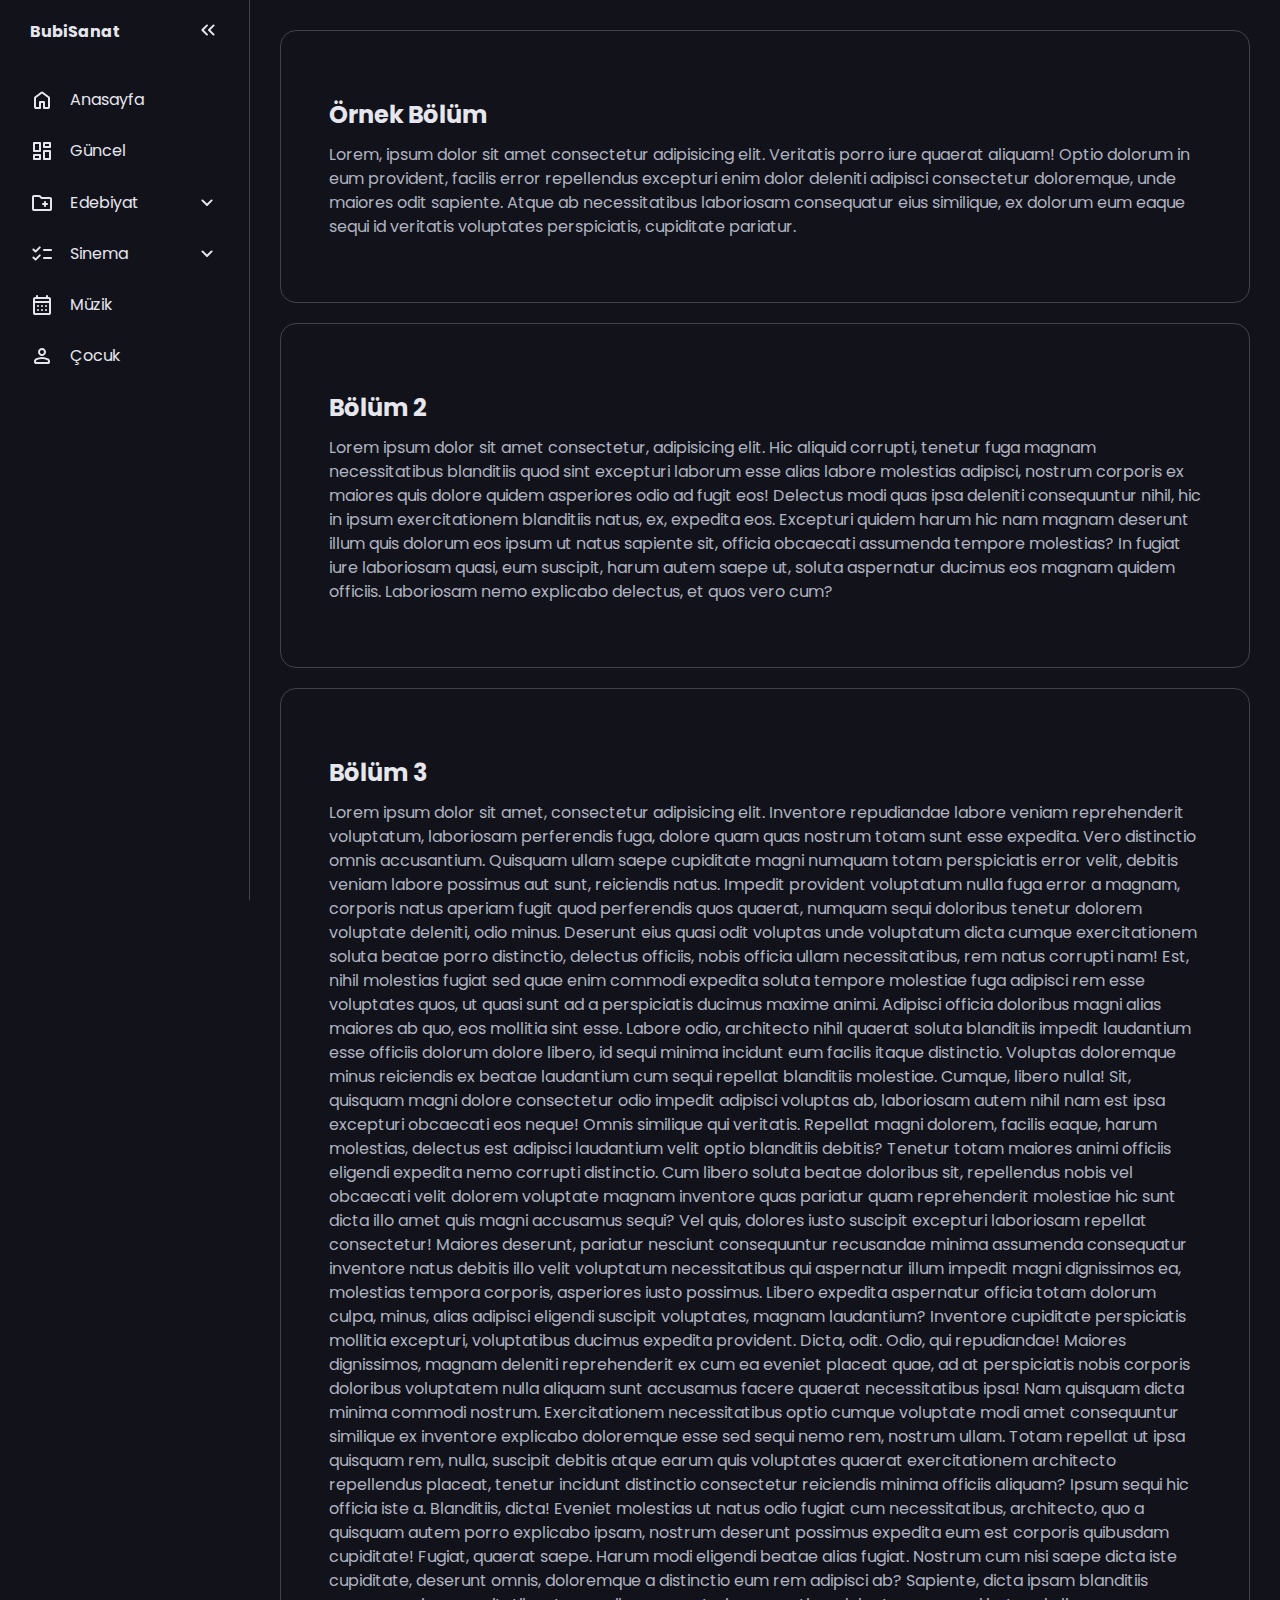
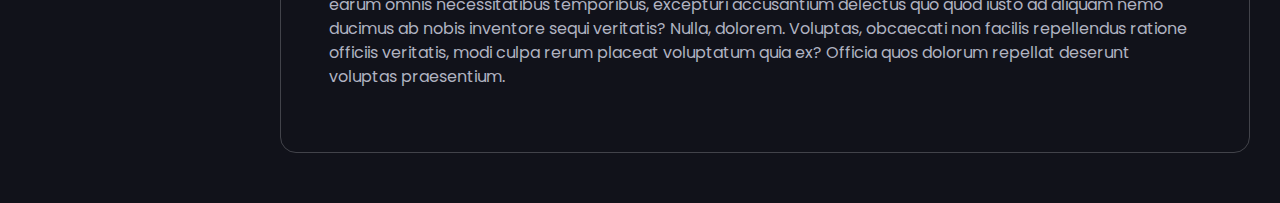
==== index.html @ 9d575a5c "Add files via upload" ====
<!DOCTYPE html>
<html lang="en">
<head>
  <meta charset="UTF-8">
  <meta name="viewport" content="width=device-width, initial-scale=1.0">
  <title>Home</title>
  <link rel="stylesheet" href="style.css">
  <script type="text/javascript" src="app.js" defer></script>
  
</head>
<body>
  <nav id="sidebar">
    <ul>
      <li>
        <span class="logo">BubiSanat</span>
        <button onclick=toggleSidebar() id="toggle-btn">
          <svg xmlns="http://www.w3.org/2000/svg" height="24px" viewBox="0 -960 960 960" width="24px" fill="#e8eaed"><path d="m313-480 155 156q11 11 11.5 27.5T468-268q-11 11-28 11t-28-11L228-452q-6-6-8.5-13t-2.5-15q0-8 2.5-15t8.5-13l184-184q11-11 27.5-11.5T468-692q11 11 11 28t-11 28L313-480Zm264 0 155 156q11 11 11.5 27.5T732-268q-11 11-28 11t-28-11L492-452q-6-6-8.5-13t-2.5-15q0-8 2.5-15t8.5-13l184-184q11-11 27.5-11.5T732-692q11 11 11 28t-11 28L577-480Z"/></svg>
        </button>
      </li>
      <li>
        <a href="index.html">
          <svg xmlns="http://www.w3.org/2000/svg" height="24px" viewBox="0 -960 960 960" width="24px" fill="#e8eaed"><path d="M240-200h120v-200q0-17 11.5-28.5T400-440h160q17 0 28.5 11.5T600-400v200h120v-360L480-740 240-560v360Zm-80 0v-360q0-19 8.5-36t23.5-28l240-180q21-16 48-16t48 16l240 180q15 11 23.5 28t8.5 36v360q0 33-23.5 56.5T720-120H560q-17 0-28.5-11.5T520-160v-200h-80v200q0 17-11.5 28.5T400-120H240q-33 0-56.5-23.5T160-200Zm320-270Z"/></svg>
          <span>Anasayfa</span>
        </a>
      </li>
      <li>
        <a class="active" href="guncel.html" id="guncel-link">
          <svg xmlns="http://www.w3.org/2000/svg" height="24px" viewBox="0 -960 960 960" width="24px" fill="#e8eaed"><path d="M520-640v-160q0-17 11.5-28.5T560-840h240q17 0 28.5 11.5T840-800v160q0 17-11.5 28.5T800-600H560q-17 0-28.5-11.5T520-640ZM120-480v-320q0-17 11.5-28.5T160-840h240q17 0 28.5 11.5T440-800v320q0 17-11.5 28.5T400-440H160q-17 0-28.5-11.5T120-480Zm400 320v-320q0-17 11.5-28.5T560-520h240q17 0 28.5 11.5T840-480v320q0 17-11.5 28.5T800-120H560q-17 0-28.5-11.5T520-160Zm-400 0v-160q0-17 11.5-28.5T160-360h240q17 0 28.5 11.5T440-320v160q0 17-11.5 28.5T400-120H160q-17 0-28.5-11.5T120-160Zm80-360h160v-240H200v240Zm400 320h160v-240H600v240Zm0-480h160v-80H600v80ZM200-200h160v-80H200v80Zm160-320Zm240-160Zm0 240ZM360-280Z"/></svg>
          <span>Güncel</span>
        </a>
      </li>
      <li>
        <button onclick=toggleSubMenu(this) class="dropdown-btn">
          <svg xmlns="http://www.w3.org/2000/svg" height="24px" viewBox="0 -960 960 960" width="24px" fill="#e8eaed"><path d="M160-160q-33 0-56.5-23.5T80-240v-480q0-33 23.5-56.5T160-800h207q16 0 30.5 6t25.5 17l57 57h320q33 0 56.5 23.5T880-640v400q0 33-23.5 56.5T800-160H160Zm0-80h640v-400H447l-80-80H160v480Zm0 0v-480 480Zm400-160v40q0 17 11.5 28.5T600-320q17 0 28.5-11.5T640-360v-40h40q17 0 28.5-11.5T720-440q0-17-11.5-28.5T680-480h-40v-40q0-17-11.5-28.5T600-560q-17 0-28.5 11.5T560-520v40h-40q-17 0-28.5 11.5T480-440q0 17 11.5 28.5T520-400h40Z"/></svg>
          <span>Edebiyat</span>
          <svg xmlns="http://www.w3.org/2000/svg" height="24px" viewBox="0 -960 960 960" width="24px" fill="#e8eaed"><path d="M480-361q-8 0-15-2.5t-13-8.5L268-556q-11-11-11-28t11-28q11-11 28-11t28 11l156 156 156-156q11-11 28-11t28 11q11 11 11 28t-11 28L508-372q-6 6-13 8.5t-15 2.5Z"/></svg>
        </button>
        <ul class="sub-menu">
          <div>
            <li><a href="#">Roman</a></li>
            <li><a href="#">Şiir</a></li>
            <li><a href="#">Öykü</a></li>
            <li><a href="#">Günlük</a></li>
            <li><a href="#">Gezi Yazısı</a></li>
            <li><a href="#">Masal</a></li>
            <li><a href="#">Deneme</a></li>
            <li><a href="#">Eleştiri/Çözümleme</a></li>
            <li><a href="#">Biyografi</a></li>
          </div>
        </ul>
      </li>
      <li>
        <button onclick=toggleSubMenu(this) class="dropdown-btn">
          <svg xmlns="http://www.w3.org/2000/svg" height="24px" viewBox="0 -960 960 960" width="24px" fill="#e8eaed"><path d="m221-313 142-142q12-12 28-11.5t28 12.5q11 12 11 28t-11 28L250-228q-12 12-28 12t-28-12l-86-86q-11-11-11-28t11-28q11-11 28-11t28 11l57 57Zm0-320 142-142q12-12 28-11.5t28 12.5q11 12 11 28t-11 28L250-548q-12 12-28 12t-28-12l-86-86q-11-11-11-28t11-28q11-11 28-11t28 11l57 57Zm339 353q-17 0-28.5-11.5T520-320q0-17 11.5-28.5T560-360h280q17 0 28.5 11.5T880-320q0 17-11.5 28.5T840-280H560Zm0-320q-17 0-28.5-11.5T520-640q0-17 11.5-28.5T560-680h280q17 0 28.5 11.5T880-640q0 17-11.5 28.5T840-600H560Z"/></svg>
          <span>Sinema</span>
          <svg xmlns="http://www.w3.org/2000/svg" height="24px" viewBox="0 -960 960 960" width="24px" fill="#e8eaed"><path d="M480-361q-8 0-15-2.5t-13-8.5L268-556q-11-11-11-28t11-28q11-11 28-11t28 11l156 156 156-156q11-11 28-11t28 11q11 11 11 28t-11 28L508-372q-6 6-13 8.5t-15 2.5Z"/></svg>
        </button>
        <ul class="sub-menu">
          <div>
            <li><a href="#">Ne izliyorum</a></li>
            <li><a href="#">Çözümleme/Eleştiri</a></li>
            <li><a href="#">Haftanın Filmleri</a></li>
            <li><a href="#">Belgesel</a></li>
            <li><a href="#">Kült Filmler</a></li>
          </div>
        </ul>
      </li>
      <li>
        <a href="music.html" id="music-link">
          <svg xmlns="http://www.w3.org/2000/svg" height="24px" viewBox="0 -960 960 960" width="24px" fill="#e8eaed"><path d="M200-80q-33 0-56.5-23.5T120-160v-560q0-33 23.5-56.5T200-800h40v-40q0-17 11.5-28.5T280-880q17 0 28.5 11.5T320-840v40h320v-40q0-17 11.5-28.5T680-880q17 0 28.5 11.5T720-840v40h40q33 0 56.5 23.5T840-720v560q0 33-23.5 56.5T760-80H200Zm0-80h560v-400H200v400Zm0-480h560v-80H200v80Zm0 0v-80 80Zm280 240q-17 0-28.5-11.5T440-440q0-17 11.5-28.5T480-480q17 0 28.5 11.5T520-440q0 17-11.5 28.5T480-400Zm-160 0q-17 0-28.5-11.5T280-440q0-17 11.5-28.5T320-480q17 0 28.5 11.5T360-440q0 17-11.5 28.5T320-400Zm320 0q-17 0-28.5-11.5T600-440q0-17 11.5-28.5T640-480q17 0 28.5 11.5T680-440q0 17-11.5 28.5T640-400ZM480-240q-17 0-28.5-11.5T440-280q0-17 11.5-28.5T480-320q17 0 28.5 11.5T520-280q0 17-11.5 28.5T480-240Zm-160 0q-17 0-28.5-11.5T280-280q0-17 11.5-28.5T320-320q17 0 28.5 11.5T360-280q0 17-11.5 28.5T320-240Zm320 0q-17 0-28.5-11.5T600-280q0-17 11.5-28.5T640-320q17 0 28.5 11.5T680-280q0 17-11.5 28.5T640-240Z"/></svg>
          <span>Müzik</span>
        </a>
      </li>
      <li>
        <a href="cocuk.html" id="cocuk-link">
          <svg xmlns="http://www.w3.org/2000/svg" height="24px" viewBox="0 -960 960 960" width="24px" fill="#e8eaed"><path d="M480-480q-66 0-113-47t-47-113q0-66 47-113t113-47q66 0 113 47t47 113q0 66-47 113t-113 47ZM160-240v-32q0-34 17.5-62.5T224-378q62-31 126-46.5T480-440q66 0 130 15.5T736-378q29 15 46.5 43.5T800-272v32q0 33-23.5 56.5T720-160H240q-33 0-56.5-23.5T160-240Zm80 0h480v-32q0-11-5.5-20T700-306q-54-27-109-40.5T480-360q-56 0-111 13.5T260-306q-9 5-14.5 14t-5.5 20v32Zm240-320q33 0 56.5-23.5T560-640q0-33-23.5-56.5T480-720q-33 0-56.5 23.5T400-640q0 33 23.5 56.5T480-560Zm0-80Zm0 400Z"/></svg>
          <span>Çocuk</span>
        </a>
      </li>
    </ul>
  </nav>
  <main>
    <div class="container">
      <h2>Örnek Bölüm</h2>
      <p>Lorem, ipsum dolor sit amet consectetur adipisicing elit. Veritatis porro iure quaerat aliquam! Optio dolorum in eum provident, facilis error repellendus excepturi enim dolor deleniti adipisci consectetur doloremque, unde maiores odit sapiente. Atque ab necessitatibus laboriosam consequatur eius similique, ex dolorum eum eaque sequi id veritatis voluptates perspiciatis, cupiditate pariatur.</p>
    </div>
    <div class="container">
      <h2>Bölüm 2 </h2>
      <p>Lorem ipsum dolor sit amet consectetur, adipisicing elit. Hic aliquid corrupti, tenetur fuga magnam necessitatibus blanditiis quod sint excepturi laborum esse alias labore molestias adipisci, nostrum corporis ex maiores quis dolore quidem asperiores odio ad fugit eos! Delectus modi quas ipsa deleniti consequuntur nihil, hic in ipsum exercitationem blanditiis natus, ex, expedita eos. Excepturi quidem harum hic nam magnam deserunt illum quis dolorum eos ipsum ut natus sapiente sit, officia obcaecati assumenda tempore molestias? In fugiat iure laboriosam quasi, eum suscipit, harum autem saepe ut, soluta aspernatur ducimus eos magnam quidem officiis. Laboriosam nemo explicabo delectus, et quos vero cum?</p>
    </div>
    <div class="container">
      <h2>Bölüm 3</h2>
      <p>Lorem ipsum dolor sit amet, consectetur adipisicing elit. Inventore repudiandae labore veniam reprehenderit voluptatum, laboriosam perferendis fuga, dolore quam quas nostrum totam sunt esse expedita. Vero distinctio omnis accusantium. Quisquam ullam saepe cupiditate magni numquam totam perspiciatis error velit, debitis veniam labore possimus aut sunt, reiciendis natus. Impedit provident voluptatum nulla fuga error a magnam, corporis natus aperiam fugit quod perferendis quos quaerat, numquam sequi doloribus tenetur dolorem voluptate deleniti, odio minus. Deserunt eius quasi odit voluptas unde voluptatum dicta cumque exercitationem soluta beatae porro distinctio, delectus officiis, nobis officia ullam necessitatibus, rem natus corrupti nam! Est, nihil molestias fugiat sed quae enim commodi expedita soluta tempore molestiae fuga adipisci rem esse voluptates quos, ut quasi sunt ad a perspiciatis ducimus maxime animi. Adipisci officia doloribus magni alias maiores ab quo, eos mollitia sint esse. Labore odio, architecto nihil quaerat soluta blanditiis impedit laudantium esse officiis dolorum dolore libero, id sequi minima incidunt eum facilis itaque distinctio. Voluptas doloremque minus reiciendis ex beatae laudantium cum sequi repellat blanditiis molestiae. Cumque, libero nulla! Sit, quisquam magni dolore consectetur odio impedit adipisci voluptas ab, laboriosam autem nihil nam est ipsa excepturi obcaecati eos neque! Omnis similique qui veritatis. Repellat magni dolorem, facilis eaque, harum molestias, delectus est adipisci laudantium velit optio blanditiis debitis? Tenetur totam maiores animi officiis eligendi expedita nemo corrupti distinctio. Cum libero soluta beatae doloribus sit, repellendus nobis vel obcaecati velit dolorem voluptate magnam inventore quas pariatur quam reprehenderit molestiae hic sunt dicta illo amet quis magni accusamus sequi? Vel quis, dolores iusto suscipit excepturi laboriosam repellat consectetur! Maiores deserunt, pariatur nesciunt consequuntur recusandae minima assumenda consequatur inventore natus debitis illo velit voluptatum necessitatibus qui aspernatur illum impedit magni dignissimos ea, molestias tempora corporis, asperiores iusto possimus. Libero expedita aspernatur officia totam dolorum culpa, minus, alias adipisci eligendi suscipit voluptates, magnam laudantium? Inventore cupiditate perspiciatis mollitia excepturi, voluptatibus ducimus expedita provident. Dicta, odit. Odio, qui repudiandae! Maiores dignissimos, magnam deleniti reprehenderit ex cum ea eveniet placeat quae, ad at perspiciatis nobis corporis doloribus voluptatem nulla aliquam sunt accusamus facere quaerat necessitatibus ipsa! Nam quisquam dicta minima commodi nostrum. Exercitationem necessitatibus optio cumque voluptate modi amet consequuntur similique ex inventore explicabo doloremque esse sed sequi nemo rem, nostrum ullam. Totam repellat ut ipsa quisquam rem, nulla, suscipit debitis atque earum quis voluptates quaerat exercitationem architecto repellendus placeat, tenetur incidunt distinctio consectetur reiciendis minima officiis aliquam? Ipsum sequi hic officia iste a. Blanditiis, dicta! Eveniet molestias ut natus odio fugiat cum necessitatibus, architecto, quo a quisquam autem porro explicabo ipsam, nostrum deserunt possimus expedita eum est corporis quibusdam cupiditate! Fugiat, quaerat saepe. Harum modi eligendi beatae alias fugiat. Nostrum cum nisi saepe dicta iste cupiditate, deserunt omnis, doloremque a distinctio eum rem adipisci ab? Sapiente, dicta ipsam blanditiis earum omnis necessitatibus temporibus, excepturi accusantium delectus quo quod iusto ad aliquam nemo ducimus ab nobis inventore sequi veritatis? Nulla, dolorem. Voluptas, obcaecati non facilis repellendus ratione officiis veritatis, modi culpa rerum placeat voluptatum quia ex? Officia quos dolorum repellat deserunt voluptas praesentium.</p>
    </div>
  </main>
</body>
</html>
---- style.css ----
@import url('https://fonts.googleapis.com/css2?family=Poppins:ital,wght@0,100;0,200;0,300;0,400;0,500;0,600;0,700;0,800;0,900;1,100;1,200;1,300;1,400;1,500;1,600;1,700;1,800;1,900&display=swap');
:root{
  --base-clr: #11121a;
  --line-clr: #42434a;
  --hover-clr: #222533;
  --text-clr: #e6e6ef;
  --accent-clr: #5e63ff;
  --secondary-text-clr: #b0b3c1;
}
*{
  margin: 0;
  padding: 0;
}
html{
  font-family: Poppins, 'Segoe UI', Tahoma, Geneva, Verdana, sans-serif;
  line-height: 1.5rem;
}
body{
  min-height: 100vh;
  min-height: 100dvh;
  background-color: var(--base-clr);
  color: var(--text-clr);
  display: grid;
  grid-template-columns: auto 1fr;
}
#sidebar{
  box-sizing: border-box;
  height: 100vh;
  width: 250px;
  padding: 5px 1em;
  background-color: var(--base-clr);
  border-right: 1px solid var(--line-clr);

  position: sticky;
  top: 0;
  align-self: start;
  transition: 300ms ease-in-out;
  overflow: hidden;
  text-wrap: nowrap;
}
#sidebar.close{
  padding: 5px;
  width: 60px;
}
#sidebar ul{
  list-style: none;
}
#sidebar > ul > li:first-child{
  display: flex;
  justify-content: flex-end;
  margin-bottom: 16px;
  .logo{
    font-weight: 700;
  }
}
#sidebar ul li.active a{
  color: var(--accent-clr);

  svg{
    fill: var(--accent-clr);
  }
}

#sidebar a, #sidebar .dropdown-btn, #sidebar .logo{
  border-radius: .5em;
  padding: .85em;
  text-decoration: none;
  color: var(--text-clr);
  display: flex;
  align-items: center;
  gap: 1em;
}
.dropdown-btn{
  width: 100%;
  text-align: left;
  background: none;
  border: none;
  font: inherit;
  cursor: pointer;
}
#sidebar svg{
  flex-shrink: 0;
  fill: var(--text-clr);
}
#sidebar a span, #sidebar .dropdown-btn span{
  flex-grow: 1;
}
#sidebar a:hover, #sidebar .dropdown-btn:hover{
  background-color: var(--hover-clr);
}
#sidebar .sub-menu{
  display: grid;
  grid-template-rows: 0fr;
  transition: 300ms ease-in-out;

  > div{
    overflow: hidden;
  }
}
#sidebar .sub-menu.show{
  grid-template-rows: 1fr;
}
.dropdown-btn svg{
  transition: 200ms ease;
}
.rotate svg:last-child{
  rotate: 180deg;
}
#sidebar .sub-menu a{
  padding-left: 2em;
}
#toggle-btn{
  margin-left: auto;
  padding: 1em;
  border: none;
  border-radius: .5em;
  background: none;
  cursor: pointer;

  svg{
    transition: rotate 150ms ease;
  }
}
#toggle-btn:hover{
  background-color: var(--hover-clr);
}

main{
  padding: min(30px, 7%);
}
main p{
  color: var(--secondary-text-clr);
  margin-top: 5px;
  margin-bottom: 15px;
}
.container{
  border: 1px solid var(--line-clr);
  border-radius: 1em;
  margin-bottom: 20px;
  padding: min(3em, 15%);

  h2, p { margin-top: 1em }
}

@media(max-width: 800px){
  body{
    grid-template-columns: 1fr;
  }
  main{
    padding: 2em 1em 60px 1em;
  }
  .container{
    border: none;
    padding: 0;
  }
  #sidebar{
    height: 60px;
    width: 100%;
    border-right: none;
    border-top: 1px solid var(--line-clr);
    padding: 0;
    position: fixed;
    top: unset;
    bottom: 0;

    > ul{
      padding: 0;
      display: grid;
      grid-auto-columns: 60px;
      grid-auto-flow: column;
      align-items: center;
      overflow-x: scroll;
    }
    ul li{
      height: 100%;
    }
    ul a, ul .dropdown-btn{
      width: 60px;
      height: 60px;
      padding: 0;
      border-radius: 0;
      justify-content: center;
    }

    ul li span, ul li:first-child, .dropdown-btn svg:last-child{
      display: none;
    }

    ul li .sub-menu.show{
      position: fixed;
      bottom: 60px;
      left: 0;
      box-sizing: border-box;
      height: 60px;
      width: 100%;
      background-color: var(--hover-clr);
      border-top: 1px solid var(--line-clr);
      display: flex;
      justify-content: center;

      > div{
        overflow-x: auto;
      }
      li{
        display: inline-flex;
      }
      a{
        box-sizing: border-box;
        padding: 1em;
        width: auto;
        justify-content: center;
      }
    }
  }
}
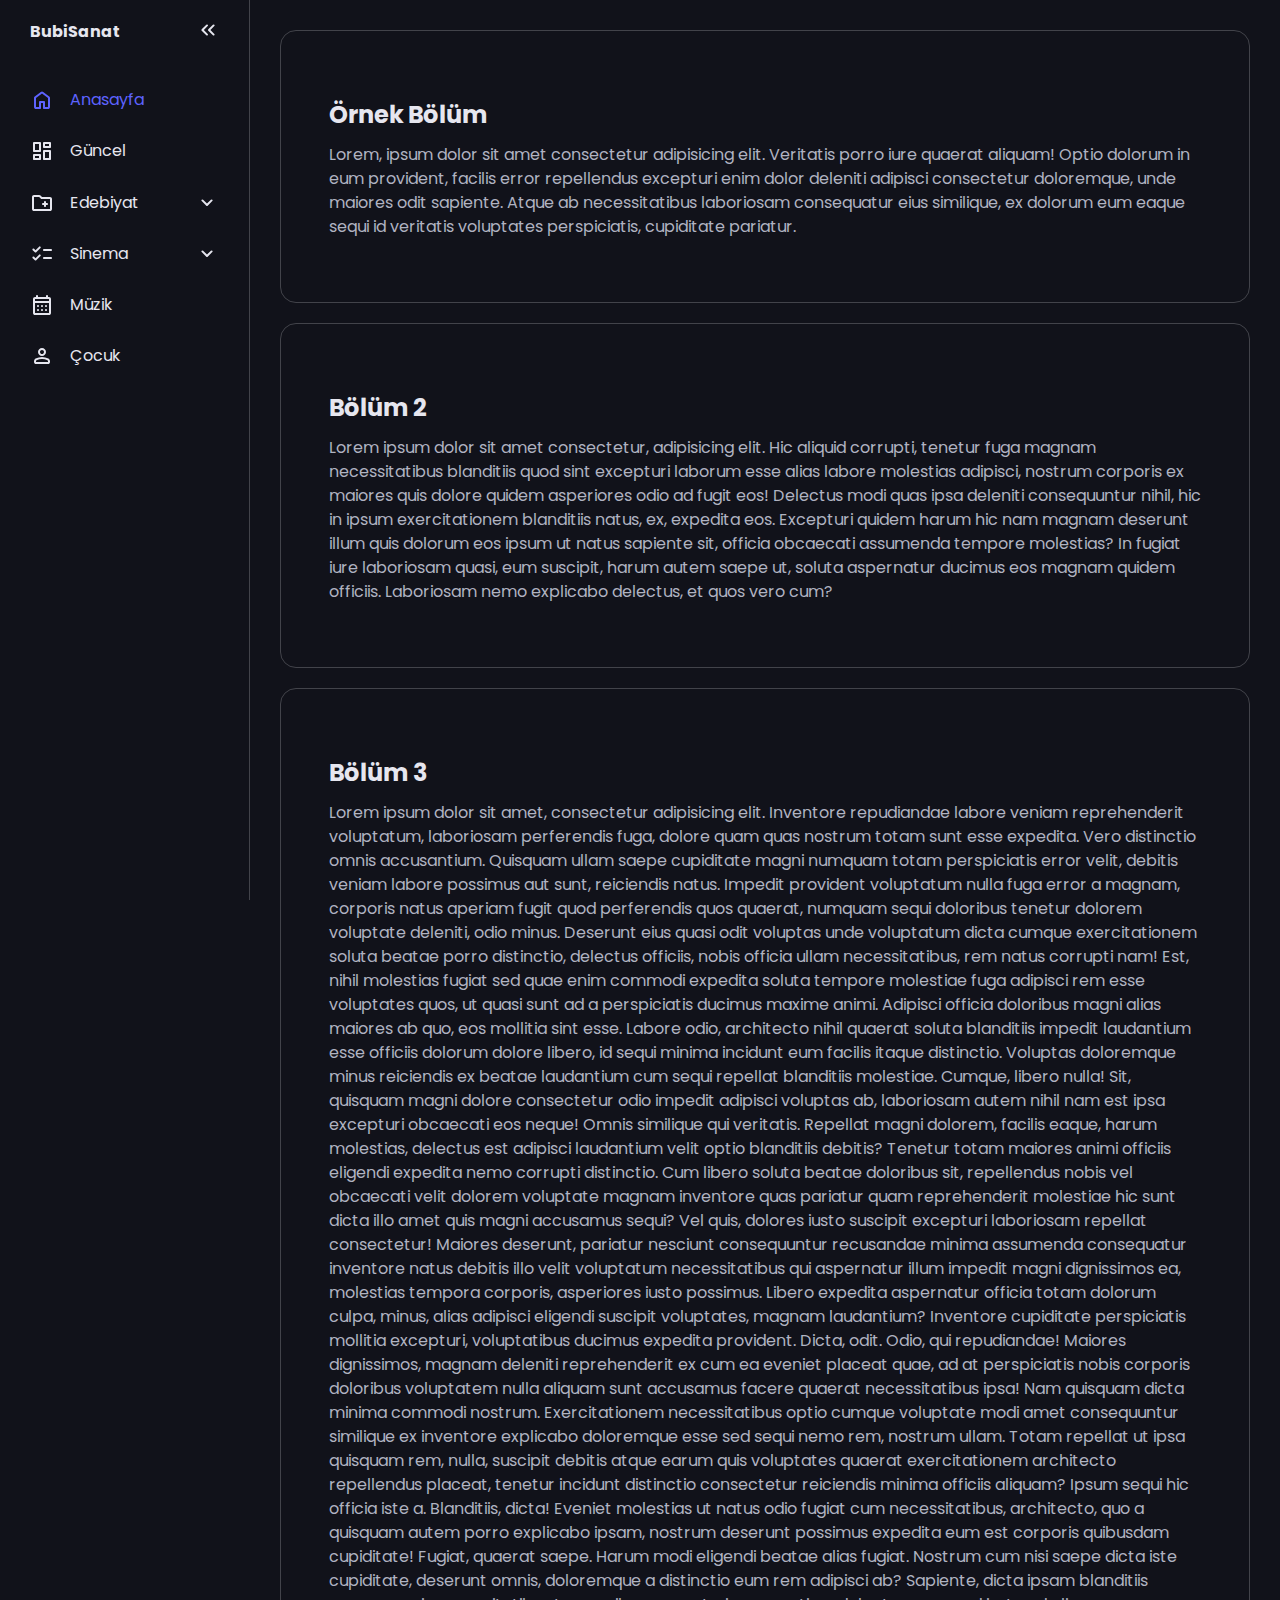
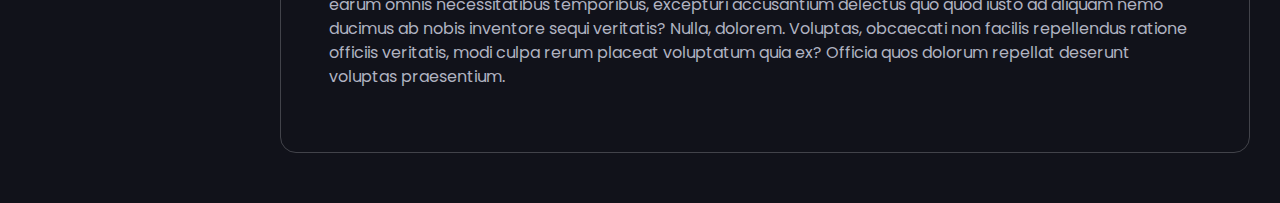
==== commit c8537bc0: "Update index.html" ====
--- a/index.html
+++ b/index.html
@@ -17,7 +17,7 @@
           <svg xmlns="http://www.w3.org/2000/svg" height="24px" viewBox="0 -960 960 960" width="24px" fill="#e8eaed"><path d="m313-480 155 156q11 11 11.5 27.5T468-268q-11 11-28 11t-28-11L228-452q-6-6-8.5-13t-2.5-15q0-8 2.5-15t8.5-13l184-184q11-11 27.5-11.5T468-692q11 11 11 28t-11 28L313-480Zm264 0 155 156q11 11 11.5 27.5T732-268q-11 11-28 11t-28-11L492-452q-6-6-8.5-13t-2.5-15q0-8 2.5-15t8.5-13l184-184q11-11 27.5-11.5T732-692q11 11 11 28t-11 28L577-480Z"/></svg>
         </button>
       </li>
-      <li>
+      <li class="active">
         <a href="index.html">
           <svg xmlns="http://www.w3.org/2000/svg" height="24px" viewBox="0 -960 960 960" width="24px" fill="#e8eaed"><path d="M240-200h120v-200q0-17 11.5-28.5T400-440h160q17 0 28.5 11.5T600-400v200h120v-360L480-740 240-560v360Zm-80 0v-360q0-19 8.5-36t23.5-28l240-180q21-16 48-16t48 16l240 180q15 11 23.5 28t8.5 36v360q0 33-23.5 56.5T720-120H560q-17 0-28.5-11.5T520-160v-200h-80v200q0 17-11.5 28.5T400-120H240q-33 0-56.5-23.5T160-200Zm320-270Z"/></svg>
           <span>Anasayfa</span>
@@ -94,4 +94,4 @@
     </div>
   </main>
 </body>
-</html>+</html>
